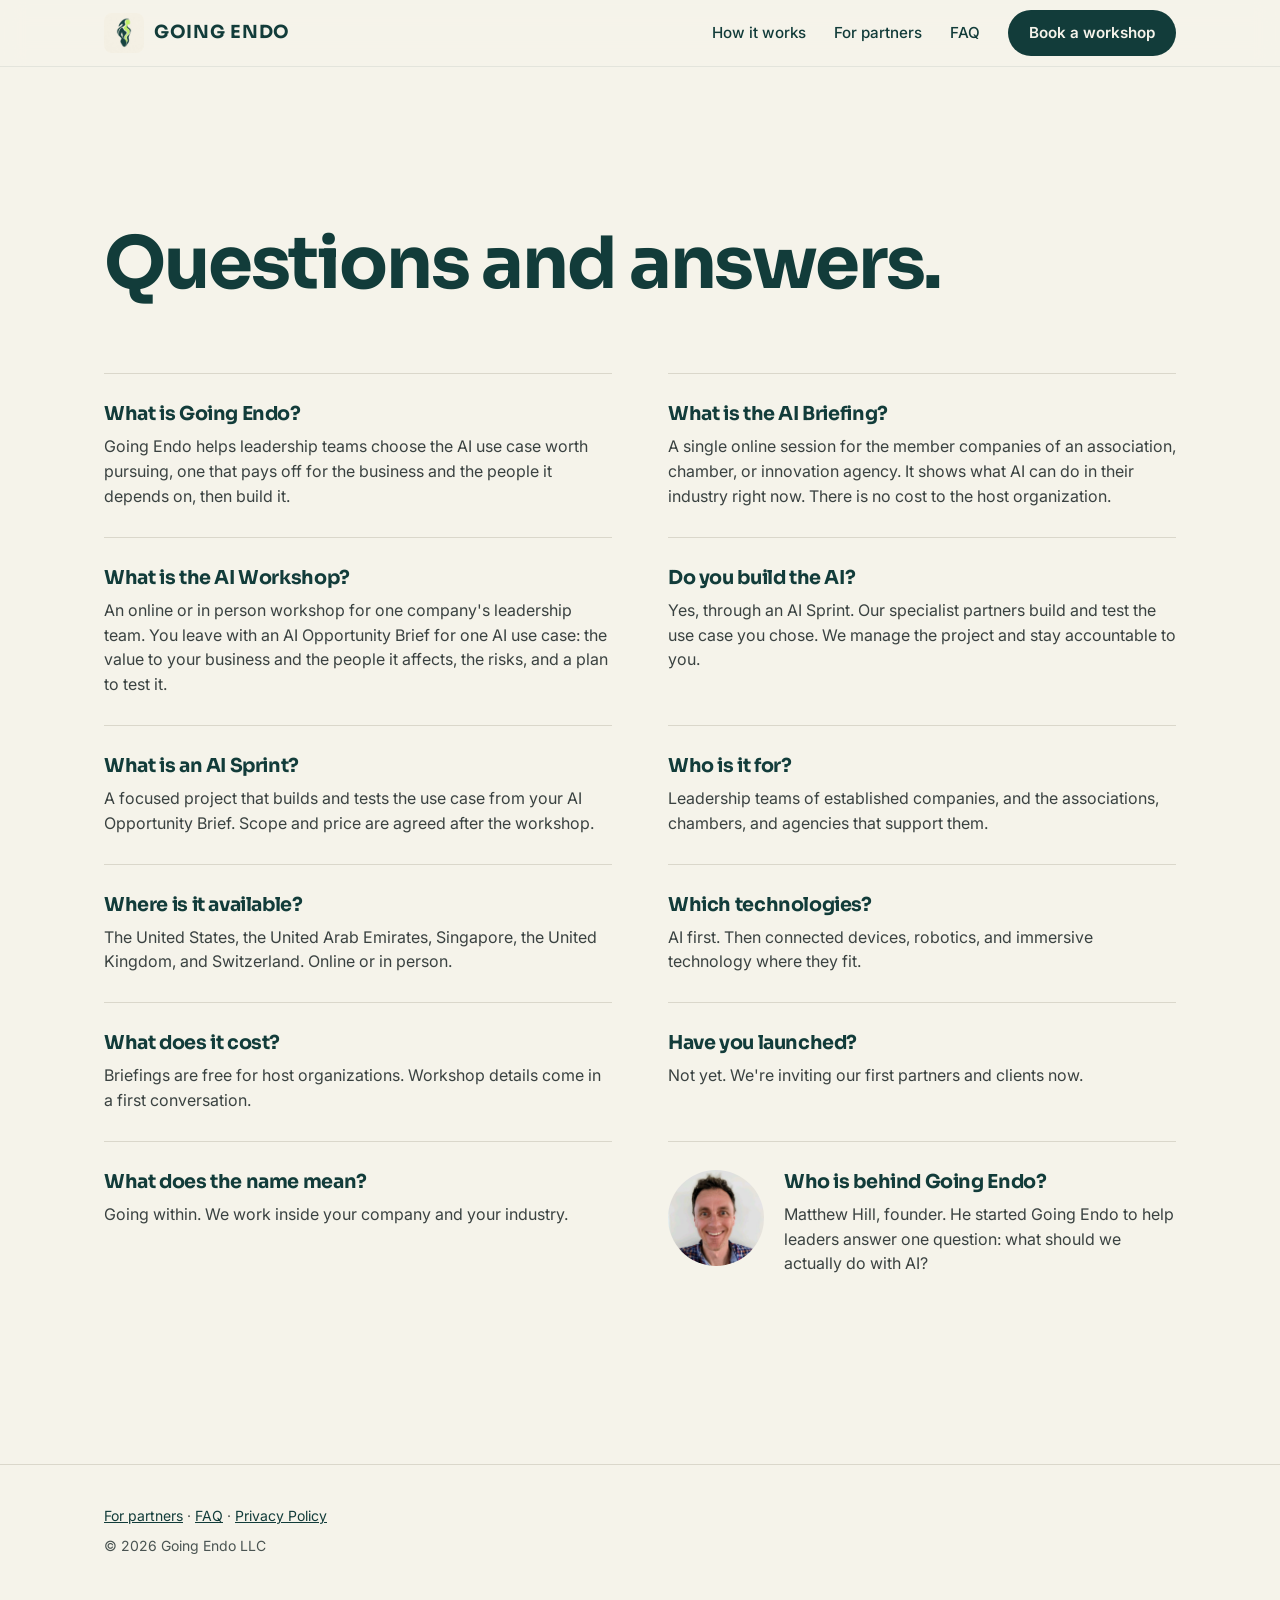
==== faq.html @ 8d3eb795 "Rebuild site as a shopping first home page with partners and FAQ pages Home: industry picker with AI" ====
<!doctype html>
<html lang="en">
<head>
  <!-- Google tag (gtag.js) -->
  <script async src="https://www.googletagmanager.com/gtag/js?id=G-PE0M7C7KN4"></script>
  <script>
    window.dataLayer = window.dataLayer || [];
    function gtag(){dataLayer.push(arguments);}
    gtag('js', new Date());

    gtag('config', 'G-PE0M7C7KN4');
  </script>
  <meta charset="utf-8">
  <meta name="viewport" content="width=device-width, initial-scale=1">
  <title>FAQ | Going Endo</title>
  <meta name="description" content="Questions and answers about Going Endo, the AI Briefing, the AI Workshop, and the AI Sprint.">
  <link rel="canonical" href="https://goingendo.com/faq.html">
  <meta name="theme-color" content="#123C3A">
  <link rel="icon" type="image/png" href="assets/favicon.png">
  <link rel="apple-touch-icon" href="assets/apple-touch-icon.png">
  <link rel="preconnect" href="https://fonts.googleapis.com">
  <link rel="preconnect" href="https://fonts.gstatic.com" crossorigin>
  <link href="https://fonts.googleapis.com/css2?family=Sora:wght@500;600;700&family=Inter:wght@400;500;600;700&display=swap" rel="stylesheet">
  <link rel="stylesheet" href="styles.css">
  <!-- Keep the FAQPage answers identical to the visible FAQ below -->
  <script type="application/ld+json">
  {
    "@context": "https://schema.org",
    "@type": "FAQPage",
    "@id": "https://goingendo.com/faq.html#faq",
    "mainEntity": [
      {
        "@type": "Question",
        "name": "What is Going Endo?",
        "acceptedAnswer": {
          "@type": "Answer",
          "text": "Going Endo helps leadership teams choose the AI use case worth pursuing, one that pays off for the business and the people it depends on, then build it."
        }
      },
      {
        "@type": "Question",
        "name": "What is the AI Briefing?",
        "acceptedAnswer": {
          "@type": "Answer",
          "text": "A single online session for the member companies of an association, chamber, or innovation agency. It shows what AI can do in their industry right now. There is no cost to the host organization."
        }
      },
      {
        "@type": "Question",
        "name": "What is the AI Workshop?",
        "acceptedAnswer": {
          "@type": "Answer",
          "text": "An online or in person workshop for one company's leadership team. You leave with an AI Opportunity Brief for one AI use case: the value to your business and the people it affects, the risks, and a plan to test it."
        }
      },
      {
        "@type": "Question",
        "name": "Do you build the AI?",
        "acceptedAnswer": {
          "@type": "Answer",
          "text": "Yes, through an AI Sprint. Our specialist partners build and test the use case you chose. We manage the project and stay accountable to you."
        }
      },
      {
        "@type": "Question",
        "name": "What is an AI Sprint?",
        "acceptedAnswer": {
          "@type": "Answer",
          "text": "A focused project that builds and tests the use case from your AI Opportunity Brief. Scope and price are agreed after the workshop."
        }
      },
      {
        "@type": "Question",
        "name": "Who is it for?",
        "acceptedAnswer": {
          "@type": "Answer",
          "text": "Leadership teams of established companies, and the associations, chambers, and agencies that support them."
        }
      },
      {
        "@type": "Question",
        "name": "Where is it available?",
        "acceptedAnswer": {
          "@type": "Answer",
          "text": "The United States, the United Arab Emirates, Singapore, the United Kingdom, and Switzerland. Online or in person."
        }
      },
      {
        "@type": "Question",
        "name": "Which technologies?",
        "acceptedAnswer": {
          "@type": "Answer",
          "text": "AI first. Then connected devices, robotics, and immersive technology where they fit."
        }
      },
      {
        "@type": "Question",
        "name": "What does it cost?",
        "acceptedAnswer": {
          "@type": "Answer",
          "text": "Briefings are free for host organizations. Workshop details come in a first conversation."
        }
      },
      {
        "@type": "Question",
        "name": "Have you launched?",
        "acceptedAnswer": {
          "@type": "Answer",
          "text": "Not yet. We're inviting our first partners and clients now."
        }
      },
      {
        "@type": "Question",
        "name": "What does the name mean?",
        "acceptedAnswer": {
          "@type": "Answer",
          "text": "Going within. We work inside your company and your industry."
        }
      },
      {
        "@type": "Question",
        "name": "Who is behind Going Endo?",
        "acceptedAnswer": {
          "@type": "Answer",
          "text": "Matthew Hill, founder. He started Going Endo to help leaders answer one question: what should we actually do with AI?"
        }
      }
    ]
  }
  </script>
</head>
<body>
  <a class="skip" href="#main">Skip to content</a>

  <header class="site-header">
    <nav class="wrap nav" aria-label="Main">
      <a href="index.html" class="brand">
        <img src="assets/logo.jpg" alt="" width="44" height="44">
        <span>GOING ENDO</span>
      </a>
      <button class="menu-toggle" type="button" aria-expanded="false" aria-controls="nav-links" aria-label="Open menu">
        <svg width="24" height="24" viewBox="0 0 24 24" fill="none" stroke="currentColor" stroke-width="2" aria-hidden="true"><path d="M4 7h16M4 12h16M4 17h16"/></svg>
      </button>
      <div class="nav-links" id="nav-links">
        <a href="index.html#how-it-works">How it works</a>
        <a href="partners.html">For partners</a>
        <a href="faq.html" aria-current="page">FAQ</a>
        <a href="index.html#book" class="btn btn-dark btn-sm">Book a workshop</a>
      </div>
    </nav>
  </header>

  <main id="main">
    <section class="wrap section faq-page">
      <h1>Questions and answers.</h1>
      <div class="faq">
          <div class="faq-item">
            <h3>What is Going Endo?</h3>
            <p>Going Endo helps leadership teams choose the AI use case worth pursuing, one that pays off for the business and the people it depends on, then build it.</p>
          </div>
          <div class="faq-item">
            <h3>What is the AI Briefing?</h3>
            <p>A single online session for the member companies of an association, chamber, or innovation agency. It shows what AI can do in their industry right now. There is no cost to the host organization.</p>
          </div>
          <div class="faq-item">
            <h3>What is the AI Workshop?</h3>
            <p>An online or in person workshop for one company's leadership team. You leave with an AI Opportunity Brief for one AI use case: the value to your business and the people it affects, the risks, and a plan to test it.</p>
          </div>
          <div class="faq-item">
            <h3>Do you build the AI?</h3>
            <p>Yes, through an AI Sprint. Our specialist partners build and test the use case you chose. We manage the project and stay accountable to you.</p>
          </div>
          <div class="faq-item">
            <h3>What is an AI Sprint?</h3>
            <p>A focused project that builds and tests the use case from your AI Opportunity Brief. Scope and price are agreed after the workshop.</p>
          </div>
          <div class="faq-item">
            <h3>Who is it for?</h3>
            <p>Leadership teams of established companies, and the associations, chambers, and agencies that support them.</p>
          </div>
          <div class="faq-item">
            <h3>Where is it available?</h3>
            <p>The United States, the United Arab Emirates, Singapore, the United Kingdom, and Switzerland. Online or in person.</p>
          </div>
          <div class="faq-item">
            <h3>Which technologies?</h3>
            <p>AI first. Then connected devices, robotics, and immersive technology where they fit.</p>
          </div>
          <div class="faq-item">
            <h3>What does it cost?</h3>
            <p>Briefings are free for host organizations. Workshop details come in a first conversation.</p>
          </div>
          <div class="faq-item">
            <h3>Have you launched?</h3>
            <p>Not yet. We're inviting our first partners and clients now.</p>
          </div>
          <div class="faq-item">
            <h3>What does the name mean?</h3>
            <p>Going within. We work inside your company and your industry.</p>
          </div>
          <div class="faq-item faq-founder">
            <img src="assets/founder.jpg" alt="Matthew Hill" class="founder-photo" width="96" height="96" loading="lazy">
            <div>
              <h3>Who is behind Going Endo?</h3>
              <p>Matthew Hill, founder. He started Going Endo to help leaders answer one question: what should we actually do with AI?</p>
            </div>
          </div>
      </div>
    </section>
  </main>

  <footer class="site-footer">
    <div class="wrap footer">
      <p><a href="partners.html">For partners</a> · <a href="faq.html" aria-current="page">FAQ</a> · <a href="privacy.html">Privacy Policy</a></p>
      <p>© <span id="year">2026</span> Going Endo LLC</p>
    </div>
  </footer>

  <script src="script.js"></script>
</body>
</html>
---- styles.css ----
/* Going Endo · Grounded Futurism palette */
:root {
  --teal: #123C3A;
  --teal-deep: #0B2726;
  --lime: #C7F36B;
  --ivory: #F5F3EA;
  --graphite: #252B2B;
  --sage: #B8C9BD;
  --mist: #E9EEE8;
  --white: #FFFFFF;
  --line: #DAD7CB;
  --muted: #4A5452;
  --on-dark: #D6E0DA;
  --radius: 20px;
  --display: "Sora", system-ui, sans-serif;
  --body: "Inter", system-ui, sans-serif;
}

*, *::before, *::after { box-sizing: border-box; }
html { scroll-behavior: smooth; scroll-padding-top: 76px; }
@media (prefers-reduced-motion: reduce) { html { scroll-behavior: auto; } }

body {
  margin: 0;
  font-family: var(--body);
  color: var(--graphite);
  background: var(--ivory);
  line-height: 1.55;
  -webkit-font-smoothing: antialiased;
}
img { max-width: 100%; display: block; }
a { color: var(--teal); }
a:hover { color: var(--teal-deep); }
:focus-visible { outline: 3px solid var(--lime); outline-offset: 3px; border-radius: 6px; }
main :focus-visible, .site-header :focus-visible { box-shadow: 0 0 0 5px var(--teal); }

h1, h2, h3 { font-family: var(--display); margin: 0; letter-spacing: -0.02em; text-wrap: balance; }
h1 { font-size: clamp(2.75rem, 7.5vw, 6rem); line-height: 1.02; letter-spacing: -0.035em; color: var(--teal); }
h2 { font-size: clamp(2rem, 4vw, 3rem); line-height: 1.1; }
h3 { font-size: 1.375rem; line-height: 1.25; }
p { margin: 0; }

.wrap { max-width: 1120px; margin: 0 auto; padding-left: 24px; padding-right: 24px; }
.section { padding-top: clamp(88px, 13vw, 160px); padding-bottom: clamp(88px, 13vw, 160px); }
.display { font-size: clamp(2.5rem, 6vw, 4.5rem); line-height: 1.04; letter-spacing: -0.03em; margin-bottom: clamp(40px, 6vw, 72px); }
.statement { font-size: clamp(1.25rem, 2.2vw, 1.6rem); line-height: 1.45; color: #3A4241; max-width: 40rem; }
.teal { color: var(--teal); }
.lime { color: var(--lime); }
.muted { color: var(--muted); }
.small { font-size: 0.875rem; }
.hidden { display: none; }

.skip { position: absolute; left: -9999px; top: 8px; background: var(--teal); color: var(--ivory); padding: 10px 16px; border-radius: 8px; z-index: 100; }
.skip:focus { left: 8px; }

/* Buttons */
.btn {
  display: inline-flex; align-items: center; justify-content: center;
  min-height: 48px; padding: 14px 26px; border-radius: 999px;
  font: inherit; font-weight: 600; font-size: 1rem; text-decoration: none;
  border: 1.5px solid transparent; cursor: pointer;
  transition: transform .15s ease, background-color .15s ease;
}
.btn:hover { transform: translateY(-1px); }
.btn-dark { background: var(--teal); color: var(--ivory); }
.btn-dark:hover { background: var(--teal-deep); color: var(--ivory); }
.btn-sm { min-height: 44px; padding: 10px 20px; font-size: 0.95rem; }
.btn-lg { min-height: 56px; padding: 16px 34px; font-size: 1.0625rem; }

/* Header */
.site-header { position: sticky; top: 0; z-index: 50; background: rgba(245, 243, 234, 0.9); backdrop-filter: saturate(1.4) blur(12px); border-bottom: 1px solid rgba(18, 60, 58, 0.08); }
.nav { display: flex; align-items: center; justify-content: space-between; gap: 16px; padding-top: 10px; padding-bottom: 10px; }
.brand { display: flex; align-items: center; gap: 10px; text-decoration: none; color: var(--teal); }
.brand img { width: 40px; height: 40px; object-fit: cover; border-radius: 8px; }
.brand span { font-family: var(--display); font-weight: 700; font-size: 1.125rem; letter-spacing: 0.04em; }
.nav-links { display: flex; align-items: center; gap: 28px; font-weight: 500; font-size: 0.95rem; }
.nav-links a:not(.btn) { text-decoration: none; padding: 10px 0; }
.nav-links a:not(.btn):hover { text-decoration: underline; text-underline-offset: 4px; }
.menu-toggle { display: none; background: none; border: 0; color: var(--teal); width: 44px; height: 44px; cursor: pointer; border-radius: 8px; }

@media (max-width: 760px) {
  .menu-toggle { display: inline-flex; align-items: center; justify-content: center; }
  .nav { flex-wrap: wrap; }
  .nav-links { display: none; width: 100%; flex-direction: column; align-items: stretch; gap: 4px; padding: 8px 0 12px; }
  .nav-links.open { display: flex; }
  .nav-links a:not(.btn) { padding: 12px 4px; }
  .nav-links .btn { margin-top: 8px; }
}

/* Hero */
.hero { text-align: center; display: flex; flex-direction: column; align-items: center; padding-top: clamp(96px, 16vw, 200px); padding-bottom: clamp(96px, 16vw, 200px); }
.hero h1 { max-width: 15ch; margin-bottom: 28px; }
.hero-sub { font-family: var(--display); font-weight: 600; font-size: clamp(1.3rem, 2.6vw, 1.9rem); letter-spacing: -0.02em; color: var(--teal); margin-bottom: 24px; }
.hero-lead { font-size: clamp(1.2rem, 2.2vw, 1.5rem); line-height: 1.45; color: #3A4241; max-width: 40rem; margin-bottom: 40px; text-wrap: pretty; }
.hero-note { margin-top: 20px; font-size: 0.95rem; color: var(--muted); }

/* Bands */
.band-white { background: var(--white); }

/* Hero industry picker */
.industry-line { font-family: var(--display); font-weight: 600; font-size: clamp(1.4rem, 3vw, 2.1rem); letter-spacing: -0.02em; color: var(--teal); display: flex; flex-wrap: wrap; justify-content: center; align-items: center; gap: 10px 14px; margin-bottom: 36px; }
.industry-select {
  font: inherit; color: var(--teal); background-color: var(--white); border: 2px solid var(--teal); border-radius: 999px;
  padding: 6px 52px 6px 22px; cursor: pointer; appearance: none; max-width: 100%;
  background-image: url("data:image/svg+xml,%3Csvg xmlns='http://www.w3.org/2000/svg' width='14' height='9' viewBox='0 0 14 9'%3E%3Cpath d='M1 1l6 6 6-6' fill='none' stroke='%23123C3A' stroke-width='2.2'/%3E%3C/svg%3E");
  background-repeat: no-repeat; background-position: right 20px center;
}
.industry-line label { font-size: inherit; font-weight: inherit; }
.industry-select { width: auto; min-height: 0; }
.industry-select:focus { outline: none; box-shadow: 0 0 0 4px var(--lime), 0 0 0 6px var(--teal); }
.ideas { list-style: none; margin: 0; padding: 0; display: grid; grid-template-columns: repeat(auto-fit, minmax(min(100%, 260px), 1fr)); gap: 16px; width: 100%; max-width: 980px; text-align: left; }
.ideas li { background: var(--white); border-radius: 22px; padding: 26px 28px; font-size: 1.05rem; color: var(--muted); line-height: 1.5; }
.ideas strong { display: block; font-family: var(--display); font-weight: 600; font-size: 1.25rem; line-height: 1.25; letter-spacing: -0.01em; color: var(--teal); margin-bottom: 8px; }
.hero .hero-note { margin-top: 20px; margin-bottom: 32px; }

/* Tiles */
.tiles { list-style: none; margin: 0; padding: 0; display: grid; grid-template-columns: repeat(auto-fit, minmax(min(100%, 260px), 1fr)); gap: 20px; }
.tile { background: var(--ivory); border-radius: 28px; padding: clamp(28px, 4vw, 44px); }
.tile h3 { font-size: clamp(1.5rem, 2.4vw, 1.9rem); letter-spacing: -0.03em; color: var(--teal); margin-bottom: 10px; }
.tile p { font-size: 1.125rem; color: #3A4241; }
.tiles-short { width: 100%; max-width: 980px; margin-top: 8px; }
.tiles-short .tile { background: var(--white); text-align: center; }
.tiles-short h2 { font-size: clamp(1.5rem, 2.6vw, 2rem); letter-spacing: -0.03em; color: var(--teal); }

/* Sample brief */
.brief { position: relative; max-width: 760px; margin: 0 auto; background: var(--white); border-radius: 24px; box-shadow: 0 1px 2px rgba(18, 60, 58, 0.06), 0 24px 60px rgba(18, 60, 58, 0.12); padding: clamp(28px, 5vw, 56px); }
.brief-tag { position: absolute; top: 20px; right: 20px; background: var(--lime); color: var(--teal); font-weight: 700; font-size: 0.8rem; letter-spacing: 0.06em; text-transform: uppercase; padding: 6px 12px; border-radius: 999px; }
.brief-head { border-bottom: 2px solid var(--teal); padding-bottom: 18px; margin-bottom: 8px; padding-right: 96px; }
.brief-title { font-family: var(--display); font-weight: 700; font-size: clamp(1.5rem, 3vw, 2rem); letter-spacing: -0.02em; color: var(--teal); }
.brief-for { color: var(--muted); margin-top: 4px; }
.brief-row { display: grid; grid-template-columns: minmax(0, 15rem) minmax(0, 1fr); gap: 6px 28px; padding: 16px 0; border-bottom: 1px solid var(--line); }
.brief-row:last-child { border-bottom: 0; padding-bottom: 0; }
.brief-row h3 { font-size: 1rem; letter-spacing: 0; color: var(--teal); }
.brief-row p { color: #3A4241; }
@media (max-width: 640px) { .brief-row { grid-template-columns: 1fr; } }

/* Partners page */
.partners-hero .hero-lead { margin-bottom: 40px; }
.partners-form { max-width: 760px; margin: 0 auto; }

/* FAQ page */
.faq-page h1 { font-size: clamp(2.5rem, 6vw, 4.5rem); line-height: 1.04; letter-spacing: -0.03em; color: var(--teal); margin-bottom: clamp(40px, 6vw, 72px); }
.faq-founder { display: flex; gap: 20px; align-items: flex-start; }
.founder-photo { flex: none; width: 96px; height: 96px; border-radius: 50%; object-fit: cover; }
.faq { display: grid; grid-template-columns: repeat(auto-fit, minmax(min(100%, 420px), 1fr)); gap: 0 56px; }
.faq-item { padding: 28px 0; border-top: 1px solid var(--line); }
.faq-item h3 { font-size: 1.2rem; color: var(--teal); margin-bottom: 8px; }
.faq-item p { color: #3A4241; }

/* Contact */
.contact { display: flex; flex-wrap: wrap; gap: 56px; }
.contact-intro { flex: 1 1 320px; }
.contact-intro .display { margin-bottom: 24px; }
.signup-form-wrap { flex: 999 1 460px; min-width: 0; }
form { display: flex; flex-direction: column; gap: 20px; }
form .btn { align-self: flex-start; }
.row { display: flex; flex-wrap: wrap; gap: 20px; }
.row .field { flex: 1 1 200px; }
.field { display: flex; flex-direction: column; gap: 6px; }
.field[hidden] { display: none; }
label { font-size: 0.875rem; font-weight: 600; }
input[type="text"], input[type="email"], input[type="number"], select, textarea {
  font: inherit; padding: 14px 16px; border: 1.5px solid #B7B9B0; border-radius: 12px;
  background: var(--white); color: var(--graphite); min-height: 52px; width: 100%;
}
select {
  appearance: none; padding-right: 44px; cursor: pointer;
  background-image: url("data:image/svg+xml,%3Csvg xmlns='http://www.w3.org/2000/svg' width='12' height='8' viewBox='0 0 12 8'%3E%3Cpath d='M1 1l5 5 5-5' fill='none' stroke='%23123C3A' stroke-width='2'/%3E%3C/svg%3E");
  background-repeat: no-repeat; background-position: right 18px center;
}
select:invalid { color: #6B7470; }
textarea { resize: vertical; min-height: 128px; }
input:focus, select:focus, textarea:focus { border-color: var(--teal); outline: none; box-shadow: 0 0 0 3px rgba(18, 60, 58, 0.18); }
.form-error { color: #9B2C1F; font-weight: 600; }
.thanks { background: var(--teal); color: var(--ivory); border-radius: var(--radius); padding: 40px; }
.thanks-title { font-family: var(--display); font-size: 1.75rem; font-weight: 600; margin-bottom: 8px; }
.thanks p:last-child { color: var(--on-dark); }

/* Footer */
.site-footer { border-top: 1px solid var(--line); }
.footer { display: flex; flex-direction: column; gap: 8px; padding-top: 40px; padding-bottom: 48px; font-size: 0.875rem; color: var(--muted); }
.wordmark { font-family: var(--display); font-weight: 700; color: var(--teal); }

/* Policy page */
.policy { max-width: 46rem; padding-top: 72px; }
.policy h1 { font-size: clamp(2.4rem, 5vw, 3.6rem); margin-bottom: 24px; }
.policy h2 { font-size: 1.5rem; color: var(--teal); margin: 40px 0 12px; }
.policy .lead { font-size: 1.2rem; color: #3A4241; }
.policy p, .policy ul { margin: 0 0 14px; }
.policy ul { padding-left: 22px; }
.policy li { margin-bottom: 6px; }
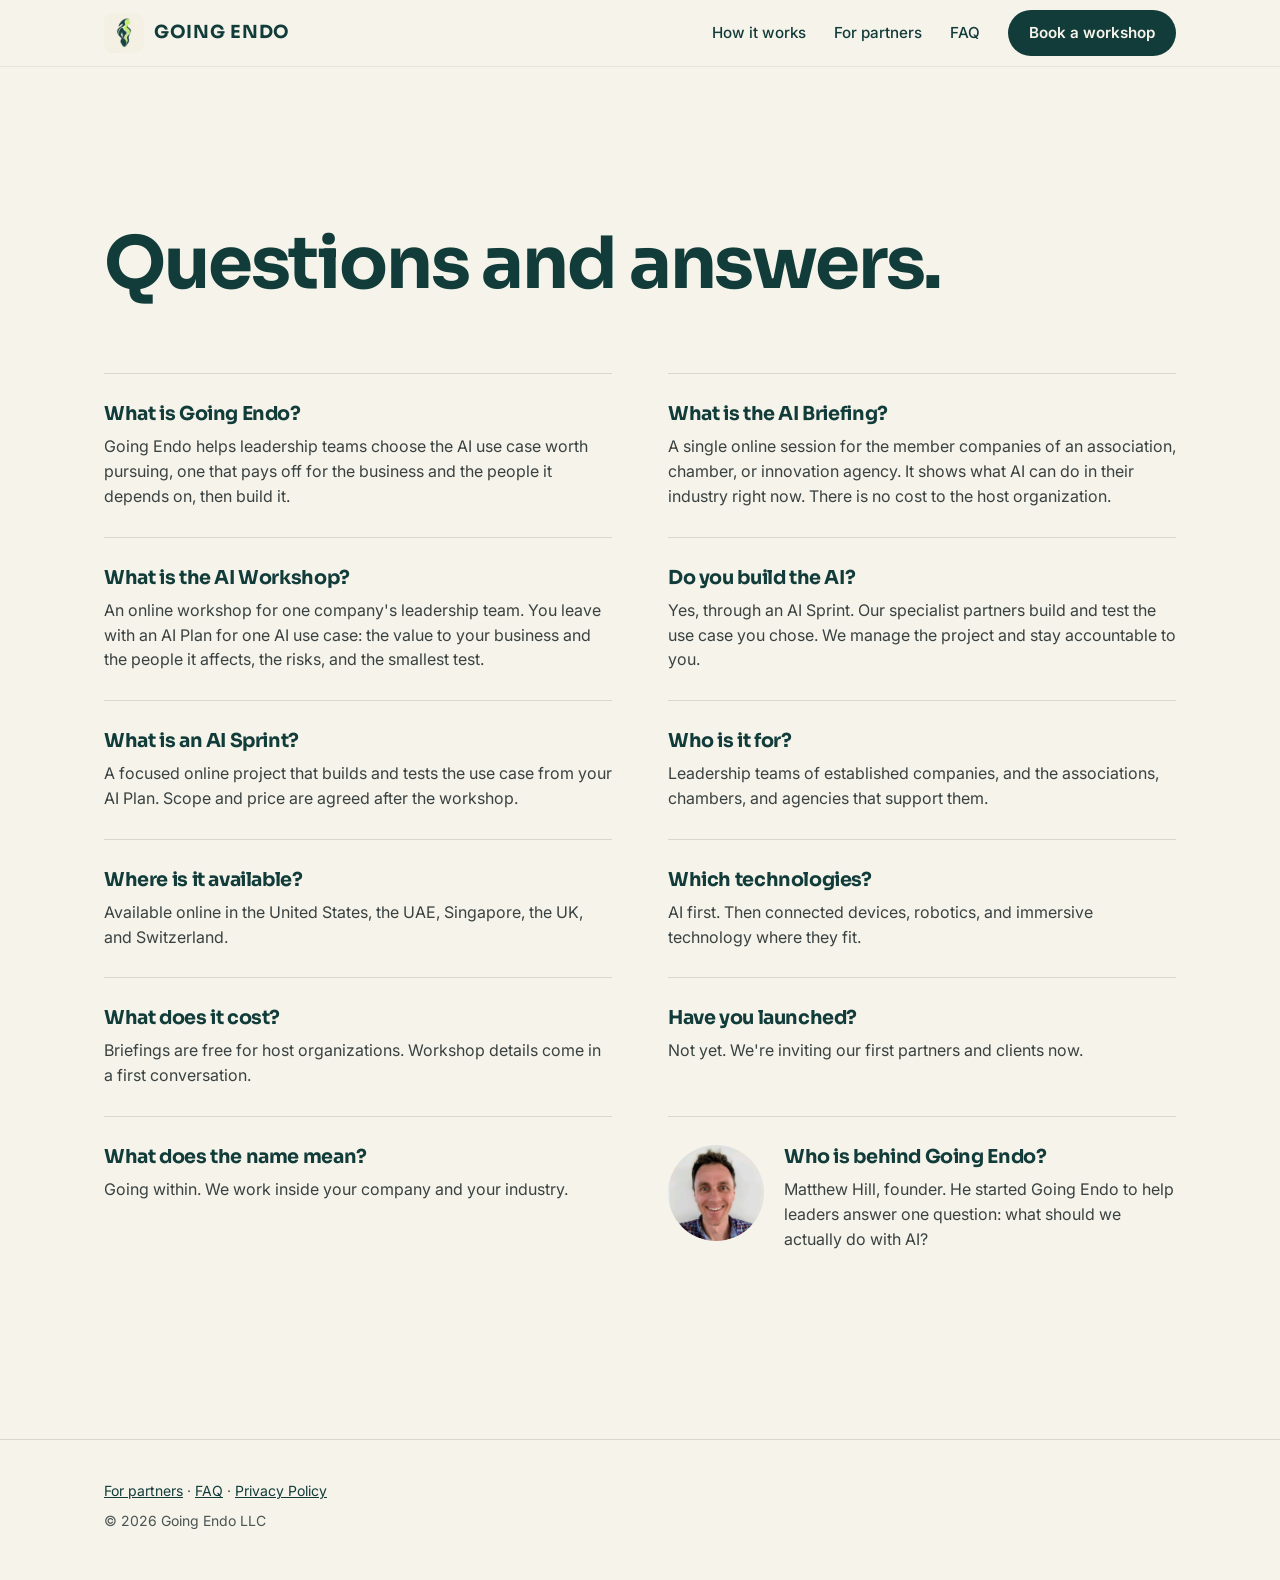
==== commit e9e6147b: "Rename the workshop deliverable to AI Plan and make every offer online only AI Plan replaces the old" ====
--- a/faq.html
+++ b/faq.html
@@ -50,7 +50,7 @@
         "name": "What is the AI Workshop?",
         "acceptedAnswer": {
           "@type": "Answer",
-          "text": "An online or in person workshop for one company's leadership team. You leave with an AI Opportunity Brief for one AI use case: the value to your business and the people it affects, the risks, and a plan to test it."
+          "text": "An online workshop for one company's leadership team. You leave with an AI Plan for one AI use case: the value to your business and the people it affects, the risks, and the smallest test."
         }
       },
       {
@@ -66,7 +66,7 @@
         "name": "What is an AI Sprint?",
         "acceptedAnswer": {
           "@type": "Answer",
-          "text": "A focused project that builds and tests the use case from your AI Opportunity Brief. Scope and price are agreed after the workshop."
+          "text": "A focused online project that builds and tests the use case from your AI Plan. Scope and price are agreed after the workshop."
         }
       },
       {
@@ -82,7 +82,7 @@
         "name": "Where is it available?",
         "acceptedAnswer": {
           "@type": "Answer",
-          "text": "The United States, the United Arab Emirates, Singapore, the United Kingdom, and Switzerland. Online or in person."
+          "text": "Available online in the United States, the UAE, Singapore, the UK, and Switzerland."
         }
       },
       {
@@ -164,7 +164,7 @@
           </div>
           <div class="faq-item">
             <h3>What is the AI Workshop?</h3>
-            <p>An online or in person workshop for one company's leadership team. You leave with an AI Opportunity Brief for one AI use case: the value to your business and the people it affects, the risks, and a plan to test it.</p>
+            <p>An online workshop for one company's leadership team. You leave with an AI Plan for one AI use case: the value to your business and the people it affects, the risks, and the smallest test.</p>
           </div>
           <div class="faq-item">
             <h3>Do you build the AI?</h3>
@@ -172,7 +172,7 @@
           </div>
           <div class="faq-item">
             <h3>What is an AI Sprint?</h3>
-            <p>A focused project that builds and tests the use case from your AI Opportunity Brief. Scope and price are agreed after the workshop.</p>
+            <p>A focused online project that builds and tests the use case from your AI Plan. Scope and price are agreed after the workshop.</p>
           </div>
           <div class="faq-item">
             <h3>Who is it for?</h3>
@@ -180,7 +180,7 @@
           </div>
           <div class="faq-item">
             <h3>Where is it available?</h3>
-            <p>The United States, the United Arab Emirates, Singapore, the United Kingdom, and Switzerland. Online or in person.</p>
+            <p>Available online in the United States, the UAE, Singapore, the UK, and Switzerland.</p>
           </div>
           <div class="faq-item">
             <h3>Which technologies?</h3>
--- a/styles.css
+++ b/styles.css
@@ -122,17 +122,17 @@
 .tiles-short .tile { background: var(--white); text-align: center; }
 .tiles-short h2 { font-size: clamp(1.5rem, 2.6vw, 2rem); letter-spacing: -0.03em; color: var(--teal); }
 
-/* Sample brief */
-.brief { position: relative; max-width: 760px; margin: 0 auto; background: var(--white); border-radius: 24px; box-shadow: 0 1px 2px rgba(18, 60, 58, 0.06), 0 24px 60px rgba(18, 60, 58, 0.12); padding: clamp(28px, 5vw, 56px); }
-.brief-tag { position: absolute; top: 20px; right: 20px; background: var(--lime); color: var(--teal); font-weight: 700; font-size: 0.8rem; letter-spacing: 0.06em; text-transform: uppercase; padding: 6px 12px; border-radius: 999px; }
-.brief-head { border-bottom: 2px solid var(--teal); padding-bottom: 18px; margin-bottom: 8px; padding-right: 96px; }
-.brief-title { font-family: var(--display); font-weight: 700; font-size: clamp(1.5rem, 3vw, 2rem); letter-spacing: -0.02em; color: var(--teal); }
-.brief-for { color: var(--muted); margin-top: 4px; }
-.brief-row { display: grid; grid-template-columns: minmax(0, 15rem) minmax(0, 1fr); gap: 6px 28px; padding: 16px 0; border-bottom: 1px solid var(--line); }
-.brief-row:last-child { border-bottom: 0; padding-bottom: 0; }
-.brief-row h3 { font-size: 1rem; letter-spacing: 0; color: var(--teal); }
-.brief-row p { color: #3A4241; }
-@media (max-width: 640px) { .brief-row { grid-template-columns: 1fr; } }
+/* Sample plan */
+.plan { position: relative; max-width: 760px; margin: 0 auto; background: var(--white); border-radius: 24px; box-shadow: 0 1px 2px rgba(18, 60, 58, 0.06), 0 24px 60px rgba(18, 60, 58, 0.12); padding: clamp(28px, 5vw, 56px); }
+.plan-tag { position: absolute; top: 20px; right: 20px; background: var(--lime); color: var(--teal); font-weight: 700; font-size: 0.8rem; letter-spacing: 0.06em; text-transform: uppercase; padding: 6px 12px; border-radius: 999px; }
+.plan-head { border-bottom: 2px solid var(--teal); padding-bottom: 18px; margin-bottom: 8px; padding-right: 96px; }
+.plan-title { font-family: var(--display); font-weight: 700; font-size: clamp(1.5rem, 3vw, 2rem); letter-spacing: -0.02em; color: var(--teal); }
+.plan-for { color: var(--muted); margin-top: 4px; }
+.plan-row { display: grid; grid-template-columns: minmax(0, 15rem) minmax(0, 1fr); gap: 6px 28px; padding: 16px 0; border-bottom: 1px solid var(--line); }
+.plan-row:last-child { border-bottom: 0; padding-bottom: 0; }
+.plan-row h3 { font-size: 1rem; letter-spacing: 0; color: var(--teal); }
+.plan-row p { color: #3A4241; }
+@media (max-width: 640px) { .plan-row { grid-template-columns: 1fr; } }
 
 /* Partners page */
 .partners-hero .hero-lead { margin-bottom: 40px; }
